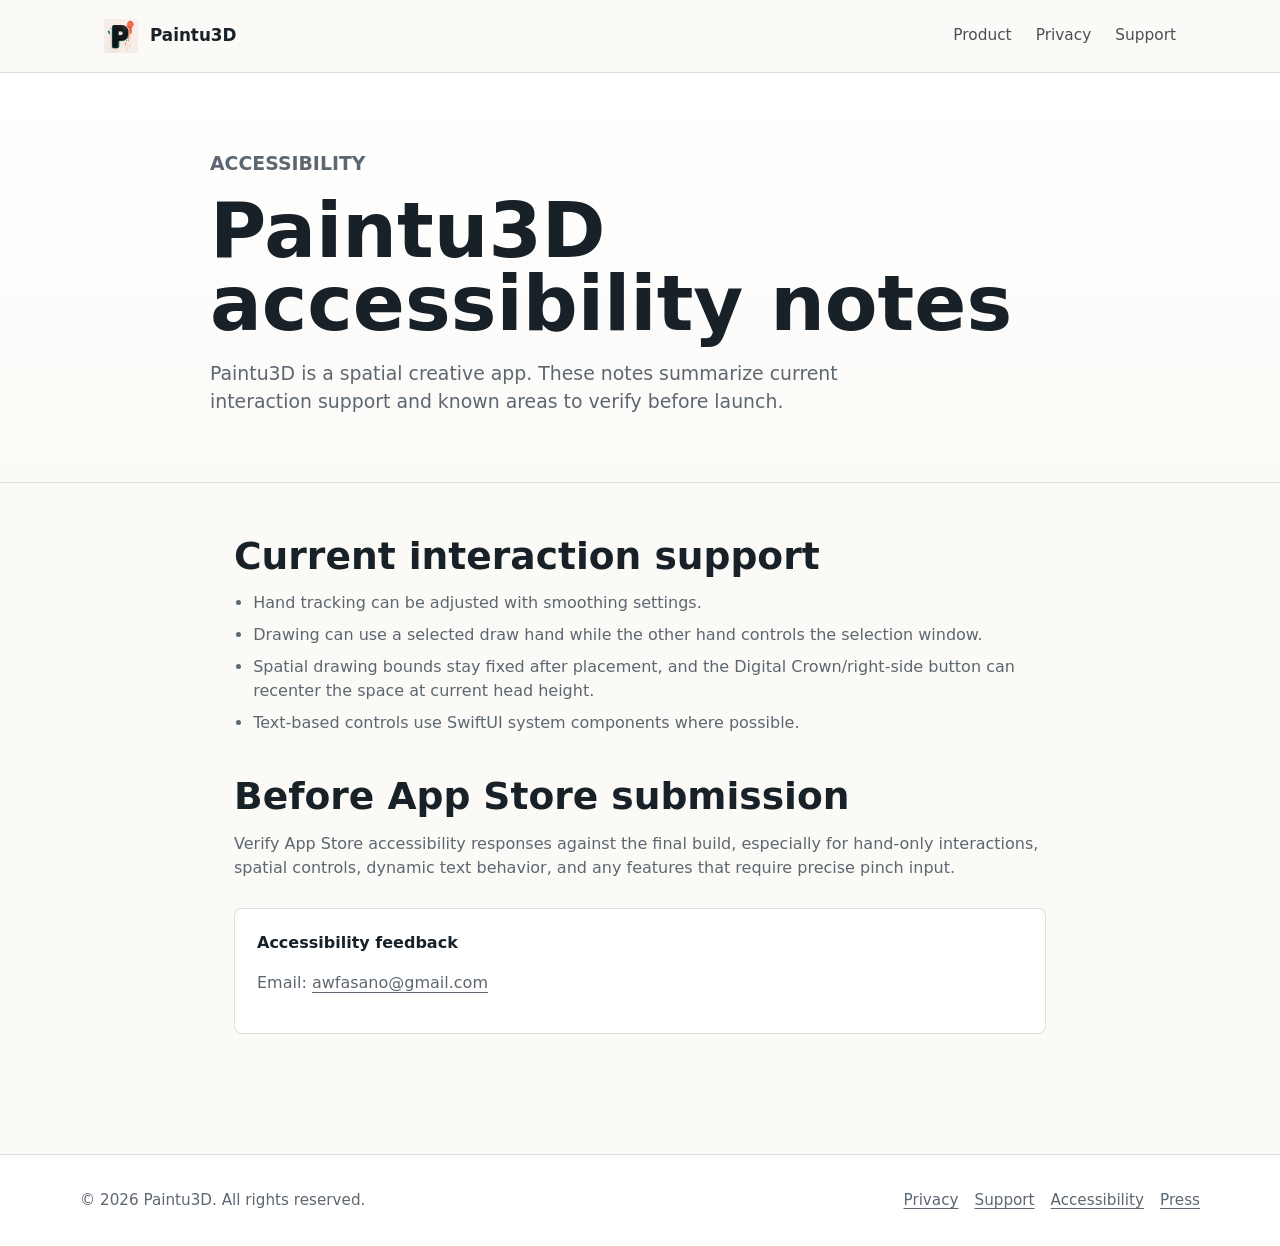
==== Paintu3D/accessibility/index.html @ 7ec56b2a "Publish Paintu3D website" ====
<!doctype html>
<html lang="en">
  <head>
    <meta charset="utf-8">
    <meta name="viewport" content="width=device-width, initial-scale=1">
    <title>Accessibility - Paintu3D</title>
    <meta name="description" content="Accessibility information for Paintu3D.">
    <meta name="theme-color" content="#075f65">
    <link rel="icon" href="../assets/brand-icon-top.png">
    <link rel="stylesheet" href="../styles.css">
  </head>
  <body>
    <header class="site-header">
      <nav class="nav" aria-label="Main navigation">
        <a class="brand" href="../" aria-label="Paintu3D home">
          <span class="brand-mark" aria-hidden="true">
            <img src="../assets/brand-icon-base.png" alt="">
            <img src="../assets/brand-icon-middle.png" alt="">
            <img src="../assets/brand-icon-top.png" alt="">
          </span>
          <span>Paintu3D</span>
        </a>
        <div class="nav-links">
          <a href="../#product">Product</a>
          <a href="../privacy/">Privacy</a>
          <a href="../support/">Support</a>
        </div>
      </nav>
    </header>

    <main>
      <section class="page-hero">
        <div class="section-inner">
          <p class="eyebrow">Accessibility</p>
          <h1>Paintu3D accessibility notes</h1>
          <p>Paintu3D is a spatial creative app. These notes summarize current interaction support and known areas to verify before launch.</p>
        </div>
      </section>

      <article class="content">
        <h2>Current interaction support</h2>
        <ul>
          <li>Hand tracking can be adjusted with smoothing settings.</li>
          <li>Drawing can use a selected draw hand while the other hand controls the selection window.</li>
          <li>Spatial drawing bounds stay fixed after placement, and the Digital Crown/right-side button can recenter the space at current head height.</li>
          <li>Text-based controls use SwiftUI system components where possible.</li>
        </ul>

        <h2>Before App Store submission</h2>
        <p>Verify App Store accessibility responses against the final build, especially for hand-only interactions, spatial controls, dynamic text behavior, and any features that require precise pinch input.</p>

        <div class="contact-box">
          <strong>Accessibility feedback</strong>
          <p>Email: <a href="mailto:awfasano@gmail.com?subject=Paintu3D%20accessibility%20feedback">awfasano@gmail.com</a></p>
        </div>
      </article>
    </main>

    <footer class="site-footer">
      <div class="footer-inner">
        <span>© 2026 Paintu3D. All rights reserved.</span>
        <div class="footer-links">
          <a href="../privacy/">Privacy</a>
          <a href="../support/">Support</a>
          <a href="../accessibility/">Accessibility</a>
          <a href="../press/">Press</a>
        </div>
      </div>
    </footer>
  </body>
</html>
---- Paintu3D/styles.css ----
:root {
  color-scheme: light;
  --paper: #fbfaf7;
  --paper-2: #f1eee8;
  --ink: #182028;
  --muted: #5d6771;
  --line: rgba(24, 32, 40, 0.14);
  --teal: #075f65;
  --teal-2: #0b7d83;
  --coral: #ee6b3f;
  --ochre: #bd8b45;
  --white: #ffffff;
  --shadow: 0 22px 70px rgba(24, 32, 40, 0.14);
  --max: 1120px;
}

* {
  box-sizing: border-box;
}

html {
  scroll-behavior: smooth;
}

body {
  margin: 0;
  background: var(--paper);
  color: var(--ink);
  font-family: Inter, ui-sans-serif, system-ui, -apple-system, BlinkMacSystemFont, "Segoe UI", sans-serif;
  line-height: 1.5;
}

body::selection {
  background: rgba(238, 107, 63, 0.24);
}

a {
  color: inherit;
  text-decoration-thickness: 0.08em;
  text-underline-offset: 0.22em;
}

img {
  max-width: 100%;
  display: block;
}

.site-header {
  position: sticky;
  top: 0;
  z-index: 10;
  background: rgba(251, 250, 247, 0.88);
  border-bottom: 1px solid var(--line);
  backdrop-filter: blur(18px);
}

.nav {
  max-width: var(--max);
  margin: 0 auto;
  min-height: 72px;
  padding: 0 24px;
  display: flex;
  align-items: center;
  justify-content: space-between;
  gap: 24px;
}

.brand {
  display: inline-flex;
  align-items: center;
  gap: 12px;
  font-weight: 760;
  font-size: 1.05rem;
  text-decoration: none;
}

.brand-mark {
  position: relative;
  width: 34px;
  height: 34px;
  flex: 0 0 auto;
}

.brand-mark img {
  position: absolute;
  inset: 0;
  width: 34px;
  height: 34px;
  object-fit: contain;
}

.nav-links {
  display: flex;
  align-items: center;
  gap: 24px;
  font-size: 0.96rem;
}

.nav-links a {
  color: rgba(24, 32, 40, 0.78);
  text-decoration: none;
}

.nav-links a:hover,
.nav-links a:focus-visible {
  color: var(--ink);
}

.button {
  display: inline-flex;
  align-items: center;
  justify-content: center;
  min-height: 44px;
  padding: 0 18px;
  border: 1px solid var(--line);
  border-radius: 8px;
  font-weight: 700;
  text-decoration: none;
  transition: transform 160ms ease, background 160ms ease, border-color 160ms ease;
}

.button:hover,
.button:focus-visible {
  transform: translateY(-1px);
}

.button.primary {
  background: var(--teal);
  border-color: var(--teal);
  color: var(--white);
}

.button.secondary {
  background: rgba(255, 255, 255, 0.72);
  color: var(--ink);
}

.hero {
  min-height: calc(100svh - 110px);
  max-height: 860px;
  display: grid;
  align-items: center;
  position: relative;
  overflow: hidden;
  border-bottom: 1px solid var(--line);
}

.hero::before {
  content: "";
  position: absolute;
  inset: 0;
  background:
    linear-gradient(90deg, rgba(251, 250, 247, 0.98) 0%, rgba(251, 250, 247, 0.86) 34%, rgba(251, 250, 247, 0.16) 62%, rgba(251, 250, 247, 0.04) 100%),
    url("assets/paintu3d-hero.png") center right / cover no-repeat;
}

.hero-content {
  position: relative;
  z-index: 1;
  max-width: var(--max);
  width: 100%;
  margin: 0 auto;
  padding: 78px 24px 92px;
}

.eyebrow {
  margin: 0 0 18px;
  color: var(--teal);
  font-size: 0.78rem;
  font-weight: 780;
  text-transform: uppercase;
  letter-spacing: 0;
}

h1,
h2,
h3,
p {
  overflow-wrap: anywhere;
}

h1 {
  margin: 0;
  max-width: 600px;
  font-size: clamp(3.4rem, 8vw, 7.2rem);
  line-height: 0.94;
  letter-spacing: 0;
}

.hero-lede {
  max-width: 520px;
  margin: 28px 0 0;
  font-size: clamp(1.2rem, 2vw, 1.58rem);
  color: rgba(24, 32, 40, 0.82);
}

.hero-actions {
  display: flex;
  flex-wrap: wrap;
  gap: 14px;
  margin-top: 34px;
}

.hero-note {
  display: flex;
  flex-wrap: wrap;
  gap: 10px 16px;
  margin-top: 24px;
  color: var(--muted);
  font-size: 0.94rem;
}

.hero-note span {
  display: inline-flex;
  align-items: center;
  gap: 8px;
}

.dot {
  width: 7px;
  height: 7px;
  border-radius: 50%;
  background: var(--coral);
  display: inline-block;
}

.section {
  padding: 82px 24px;
}

.section.alt {
  background: var(--paper-2);
}

.section-inner {
  max-width: var(--max);
  margin: 0 auto;
}

.section-heading {
  display: grid;
  grid-template-columns: minmax(0, 0.72fr) minmax(260px, 0.42fr);
  gap: 48px;
  align-items: end;
  margin-bottom: 34px;
}

h2 {
  margin: 0;
  font-size: clamp(2rem, 4.6vw, 4.25rem);
  line-height: 1.02;
  letter-spacing: 0;
}

.section-heading p,
.wide-copy {
  margin: 0;
  color: var(--muted);
  font-size: 1.06rem;
}

.feature-grid {
  display: grid;
  grid-template-columns: repeat(3, minmax(0, 1fr));
  gap: 18px;
}

.feature-card,
.info-card,
.support-card,
.press-card {
  background: rgba(255, 255, 255, 0.78);
  border: 1px solid var(--line);
  border-radius: 8px;
  padding: 24px;
}

.feature-card {
  min-height: 280px;
  display: flex;
  flex-direction: column;
  justify-content: space-between;
}

.feature-icon {
  width: 48px;
  height: 48px;
  border-radius: 50%;
  display: grid;
  place-items: center;
  font-weight: 800;
  background: rgba(7, 95, 101, 0.14);
  color: var(--teal);
}

.feature-card:nth-child(2) .feature-icon {
  background: rgba(238, 107, 63, 0.16);
  color: var(--coral);
}

.feature-card:nth-child(3) .feature-icon {
  background: rgba(189, 139, 69, 0.18);
  color: #7a5322;
}

.feature-card h3,
.info-card h3,
.support-card h3,
.press-card h3 {
  margin: 26px 0 10px;
  font-size: 1.28rem;
  line-height: 1.15;
}

.feature-card p,
.info-card p,
.support-card p,
.press-card p {
  margin: 0;
  color: var(--muted);
}

.split {
  display: grid;
  grid-template-columns: minmax(0, 0.9fr) minmax(320px, 0.64fr);
  gap: 46px;
  align-items: center;
}

.metric-panel {
  background: var(--ink);
  color: var(--white);
  border-radius: 8px;
  padding: 28px;
  box-shadow: var(--shadow);
}

.metric-row {
  display: grid;
  grid-template-columns: 72px 1fr;
  gap: 18px;
  padding: 18px 0;
  border-bottom: 1px solid rgba(255, 255, 255, 0.14);
}

.metric-row:last-child {
  border-bottom: 0;
}

.metric-value {
  color: #82d9d7;
  font-size: 1.32rem;
  font-weight: 780;
}

.metric-row p {
  margin: 0;
  color: rgba(255, 255, 255, 0.76);
}

.privacy-strip {
  display: grid;
  grid-template-columns: 1fr 1fr;
  gap: 18px;
  margin-top: 28px;
}

.page-hero {
  padding: 76px 24px 48px;
  border-bottom: 1px solid var(--line);
  background: linear-gradient(180deg, #fff 0%, var(--paper) 100%);
}

.page-hero .section-inner {
  max-width: 860px;
}

.page-hero h1 {
  max-width: 820px;
  font-size: clamp(2.7rem, 6vw, 5.4rem);
}

.page-hero p {
  max-width: 720px;
  color: var(--muted);
  font-size: 1.18rem;
}

.content {
  max-width: 860px;
  margin: 0 auto;
  padding: 54px 24px 92px;
}

.content h2 {
  margin-top: 42px;
  margin-bottom: 14px;
  font-size: clamp(1.55rem, 3vw, 2.35rem);
}

.content h2:first-child {
  margin-top: 0;
}

.content p,
.content li {
  color: var(--muted);
}

.content ul {
  padding-left: 1.2rem;
}

.content li + li {
  margin-top: 8px;
}

.contact-box {
  margin: 28px 0;
  padding: 22px;
  background: #fff;
  border: 1px solid var(--line);
  border-radius: 8px;
}

.support-grid,
.press-grid {
  display: grid;
  grid-template-columns: repeat(2, minmax(0, 1fr));
  gap: 18px;
  margin-top: 28px;
}

.asset-list {
  display: grid;
  gap: 12px;
  margin-top: 16px;
}

.asset-list a {
  display: flex;
  justify-content: space-between;
  gap: 16px;
  padding: 14px 16px;
  background: #fff;
  border: 1px solid var(--line);
  border-radius: 8px;
  text-decoration: none;
}

.site-footer {
  border-top: 1px solid var(--line);
  padding: 34px 24px;
  background: #fff;
}

.footer-inner {
  max-width: var(--max);
  margin: 0 auto;
  display: flex;
  flex-wrap: wrap;
  justify-content: space-between;
  gap: 18px;
  color: var(--muted);
  font-size: 0.95rem;
}

.footer-links {
  display: flex;
  flex-wrap: wrap;
  gap: 16px;
}

@media (max-width: 860px) {
  .nav {
    min-height: auto;
    padding: 16px 18px;
    align-items: flex-start;
  }

  .nav,
  .nav-links {
    flex-wrap: wrap;
  }

  .nav-links {
    gap: 14px;
  }

  .hero {
    min-height: 720px;
    align-items: start;
  }

  .hero::before {
    background:
      linear-gradient(180deg, rgba(251, 250, 247, 0.98) 0%, rgba(251, 250, 247, 0.9) 42%, rgba(251, 250, 247, 0.16) 72%, rgba(251, 250, 247, 0.08) 100%),
      url("assets/paintu3d-hero.png") center bottom / cover no-repeat;
  }

  .hero-content {
    padding: 48px 20px 390px;
  }

  h1 {
    font-size: clamp(3.1rem, 16vw, 5.2rem);
  }

  .section {
    padding: 58px 20px;
  }

  .section-heading,
  .split,
  .privacy-strip,
  .support-grid,
  .press-grid {
    grid-template-columns: 1fr;
    gap: 22px;
  }

  .feature-grid {
    grid-template-columns: 1fr;
  }

  .feature-card {
    min-height: 230px;
  }
}

@media (max-width: 560px) {
  .brand {
    width: 100%;
  }

  .nav-links .button {
    width: 100%;
  }

  .hero-actions .button {
    width: 100%;
  }

  .metric-row {
    grid-template-columns: 1fr;
  }
}
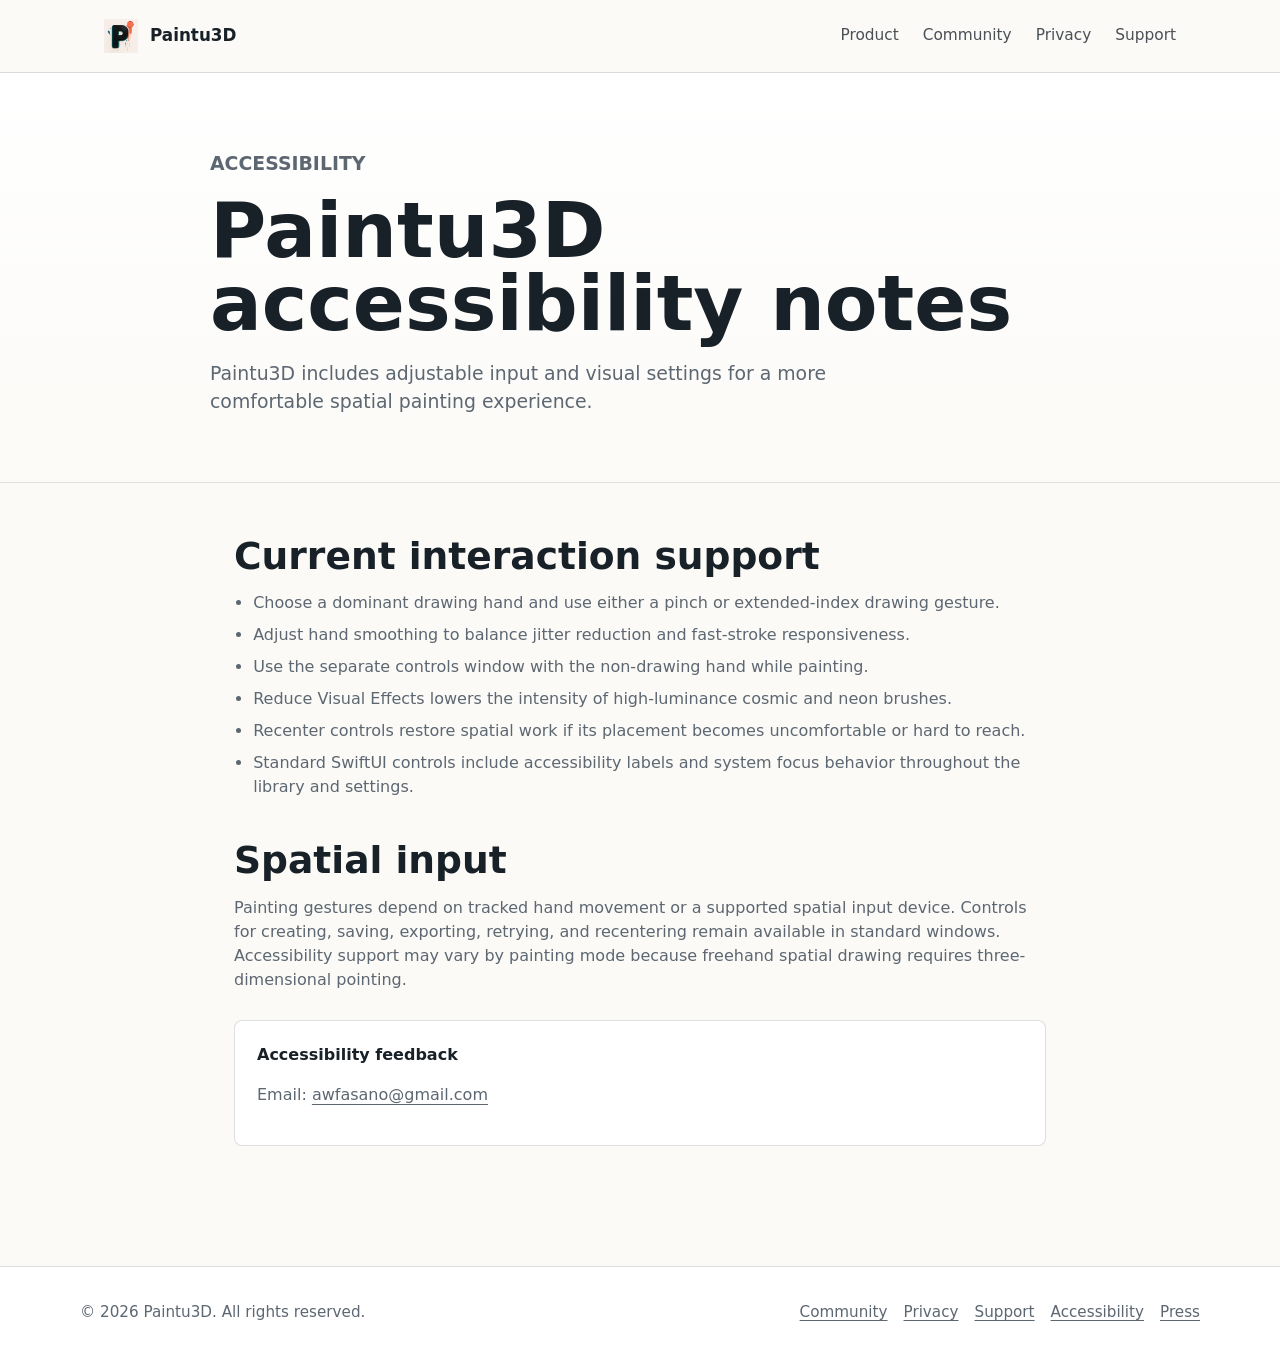
==== commit 97f2c904: "Publish Paintu3D 2.1 documentation" ====
--- a/Paintu3D/accessibility/index.html
+++ b/Paintu3D/accessibility/index.html
@@ -22,6 +22,7 @@
         </a>
         <div class="nav-links">
           <a href="../#product">Product</a>
+          <a href="../community/">Community</a>
           <a href="../privacy/">Privacy</a>
           <a href="../support/">Support</a>
         </div>
@@ -33,21 +34,23 @@
         <div class="section-inner">
           <p class="eyebrow">Accessibility</p>
           <h1>Paintu3D accessibility notes</h1>
-          <p>Paintu3D is a spatial creative app. These notes summarize current interaction support and known areas to verify before launch.</p>
+          <p>Paintu3D includes adjustable input and visual settings for a more comfortable spatial painting experience.</p>
         </div>
       </section>
 
       <article class="content">
         <h2>Current interaction support</h2>
         <ul>
-          <li>Hand tracking can be adjusted with smoothing settings.</li>
-          <li>Drawing can use a selected draw hand while the other hand controls the selection window.</li>
-          <li>Spatial drawing bounds stay fixed after placement, and the Digital Crown/right-side button can recenter the space at current head height.</li>
-          <li>Text-based controls use SwiftUI system components where possible.</li>
+          <li>Choose a dominant drawing hand and use either a pinch or extended-index drawing gesture.</li>
+          <li>Adjust hand smoothing to balance jitter reduction and fast-stroke responsiveness.</li>
+          <li>Use the separate controls window with the non-drawing hand while painting.</li>
+          <li>Reduce Visual Effects lowers the intensity of high-luminance cosmic and neon brushes.</li>
+          <li>Recenter controls restore spatial work if its placement becomes uncomfortable or hard to reach.</li>
+          <li>Standard SwiftUI controls include accessibility labels and system focus behavior throughout the library and settings.</li>
         </ul>
 
-        <h2>Before App Store submission</h2>
-        <p>Verify App Store accessibility responses against the final build, especially for hand-only interactions, spatial controls, dynamic text behavior, and any features that require precise pinch input.</p>
+        <h2>Spatial input</h2>
+        <p>Painting gestures depend on tracked hand movement or a supported spatial input device. Controls for creating, saving, exporting, retrying, and recentering remain available in standard windows. Accessibility support may vary by painting mode because freehand spatial drawing requires three-dimensional pointing.</p>
 
         <div class="contact-box">
           <strong>Accessibility feedback</strong>
@@ -60,6 +63,7 @@
       <div class="footer-inner">
         <span>© 2026 Paintu3D. All rights reserved.</span>
         <div class="footer-links">
+          <a href="../community/">Community</a>
           <a href="../privacy/">Privacy</a>
           <a href="../support/">Support</a>
           <a href="../accessibility/">Accessibility</a>
